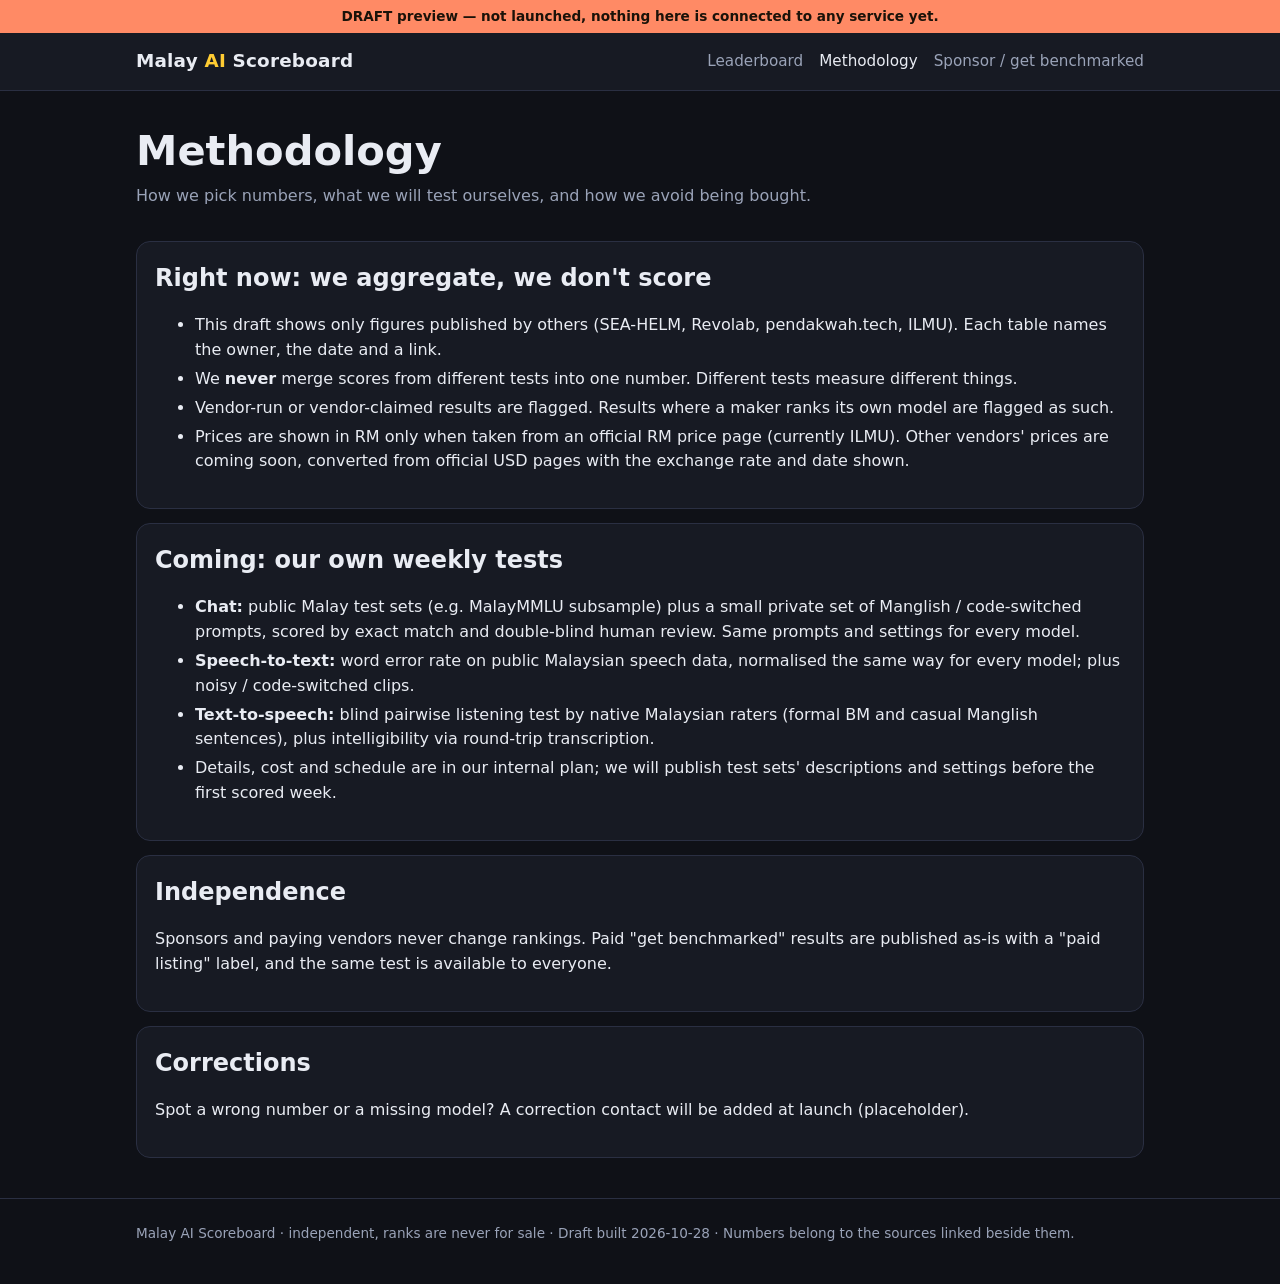
==== methodology.html @ 115fda4d "Initial commit: Malay AI Scoreboard" ====
<!doctype html><html lang="en"><head><meta charset="utf-8"><meta name="viewport" content="width=device-width,initial-scale=1">
<title>Methodology · Malay AI Scoreboard</title><meta name="description" content="Which AI models and tools work best in Bahasa Malaysia and Manglish? Sourced rankings for chat, speech-to-text and text-to-speech, with prices in RM.">
<link rel="stylesheet" href="style.css"></head><body>
<div class="draft">DRAFT preview — not launched, nothing here is connected to any service yet.</div>
<header class="site"><div class="wrap"><a class="brand" href="index.html">Malay <span>AI</span> Scoreboard</a>
<nav><a href="index.html">Leaderboard</a><a href="methodology.html" aria-current="page">Methodology</a><a href="sponsor.html">Sponsor / get benchmarked</a></nav></div></header><main class="wrap"><section class="hero"><h1>Methodology</h1><p>How we pick numbers, what we will test ourselves, and how we avoid being bought.</p></section>
<div class="card"><h2 style="margin-top:0">Right now: we aggregate, we don't score</h2>
<ul><li>This draft shows only figures published by others (SEA-HELM, Revolab, pendakwah.tech, ILMU). Each table names the owner, the date and a link.</li>
<li>We <b>never</b> merge scores from different tests into one number. Different tests measure different things.</li>
<li>Vendor-run or vendor-claimed results are flagged. Results where a maker ranks its own model are flagged as such.</li>
<li>Prices are shown in RM only when taken from an official RM price page (currently ILMU). Other vendors' prices are coming soon, converted from official USD pages with the exchange rate and date shown.</li></ul></div>
<div class="card"><h2 style="margin-top:0">Coming: our own weekly tests</h2>
<ul><li><b>Chat:</b> public Malay test sets (e.g. MalayMMLU subsample) plus a small private set of Manglish / code-switched prompts, scored by exact match and double-blind human review. Same prompts and settings for every model.</li>
<li><b>Speech-to-text:</b> word error rate on public Malaysian speech data, normalised the same way for every model; plus noisy / code-switched clips.</li>
<li><b>Text-to-speech:</b> blind pairwise listening test by native Malaysian raters (formal BM and casual Manglish sentences), plus intelligibility via round-trip transcription.</li>
<li>Details, cost and schedule are in our internal plan; we will publish test sets' descriptions and settings before the first scored week.</li></ul></div>
<div class="card"><h2 style="margin-top:0">Independence</h2><p>Sponsors and paying vendors never change rankings. Paid "get benchmarked" results are published as-is with a "paid listing" label, and the same test is available to everyone.</p></div>
<div class="card"><h2 style="margin-top:0">Corrections</h2><p>Spot a wrong number or a missing model? A correction contact will be added at launch (placeholder).</p></div></main><footer><div class="wrap">Malay AI Scoreboard · independent, ranks are never for sale · Draft built 2026-10-28 · Numbers belong to the sources linked beside them.</div></footer></body></html>
---- style.css ----
:root{--bg:#0f1117;--panel:#171a23;--panel2:#1e2230;--text:#e9ecf3;--muted:#9aa3b8;--accent:#ffcc33;--accent2:#3ddc97;--warn:#ff8a65;--line:#2a2f42;--r:14px}
*{box-sizing:border-box}
html{-webkit-text-size-adjust:100%}
body{margin:0;font:16px/1.55 system-ui,-apple-system,"Segoe UI",Roboto,sans-serif;background:var(--bg);color:var(--text)}
a{color:var(--accent)}a:hover{text-decoration:none}
.wrap{max-width:1040px;margin:0 auto;padding:0 16px}
.draft{background:var(--warn);color:#1a1209;text-align:center;font-size:.85rem;padding:6px 12px;font-weight:600}
header.site{border-bottom:1px solid var(--line);background:var(--panel)}
header.site .wrap{display:flex;flex-wrap:wrap;align-items:center;justify-content:space-between;gap:8px;padding-top:14px;padding-bottom:14px}
.brand{font-weight:800;font-size:1.15rem;color:var(--text);text-decoration:none;letter-spacing:.2px}
.brand span{color:var(--accent)}
nav a{color:var(--muted);text-decoration:none;margin-left:16px;font-size:.95rem}
nav a[aria-current=page],nav a:hover{color:var(--text)}
.hero{padding:36px 0 18px}
.hero h1{font-size:clamp(1.7rem,5vw,2.6rem);line-height:1.15;margin:0 0 10px}
.hero p{color:var(--muted);max-width:720px;margin:0}
.pill{display:inline-block;font-size:.72rem;padding:2px 9px;border-radius:99px;border:1px solid var(--line);color:var(--muted);vertical-align:middle}
.pill.vendor{border-color:var(--warn);color:var(--warn)}
.pill.third{border-color:var(--accent2);color:var(--accent2)}
.tabs{display:flex;gap:6px;margin:22px 0 0;flex-wrap:wrap}
.tabs button,.subtabs button{font:inherit;background:var(--panel);color:var(--muted);border:1px solid var(--line);padding:9px 16px;border-radius:99px;cursor:pointer}
.tabs button[aria-selected=true]{background:var(--accent);color:#1a1500;border-color:var(--accent);font-weight:700}
.subtabs{display:flex;gap:6px;margin:14px 0;flex-wrap:wrap}
.subtabs button{font-size:.85rem;padding:6px 12px}
.subtabs button[aria-selected=true]{background:var(--panel2);color:var(--text);border-color:var(--accent)}
.card{background:var(--panel);border:1px solid var(--line);border-radius:var(--r);padding:18px;margin:14px 0}
.card h2,.card h3{margin:0 0 6px}
.meta{font-size:.85rem;color:var(--muted);display:grid;gap:3px;margin:8px 0 12px}
.caveat{background:var(--panel2);border-left:3px solid var(--warn);padding:10px 12px;border-radius:8px;font-size:.88rem;margin:10px 0}
.tablewrap{overflow-x:auto;-webkit-overflow-scrolling:touch;border:1px solid var(--line);border-radius:10px}
table{border-collapse:collapse;width:100%;min-width:560px;font-size:.9rem}
th,td{padding:9px 10px;text-align:right;border-bottom:1px solid var(--line);white-space:nowrap}
th:nth-child(1),td:nth-child(1),th:nth-child(2),td:nth-child(2){text-align:left}
th{background:var(--panel2);color:var(--muted);font-weight:600;position:sticky;top:0}
td.rank{color:var(--muted);width:2.2em;text-align:center}
td.primary{font-weight:700;color:var(--accent)}
tr:last-child td{border-bottom:0}
.coming{border:2px dashed var(--line);border-radius:var(--r);padding:26px;text-align:center;background:var(--panel)}
.coming h3{color:var(--accent);margin:0 0 8px}
.grid{display:grid;gap:14px;grid-template-columns:repeat(auto-fit,minmax(260px,1fr))}
form.signup{display:flex;flex-wrap:wrap;gap:8px;margin-top:10px}
input[type=email],input[type=text],textarea,select{font:inherit;background:var(--bg);color:var(--text);border:1px solid var(--line);border-radius:10px;padding:10px 12px;flex:1;min-width:200px;width:100%}
textarea{min-height:90px}
label{display:block;font-size:.85rem;color:var(--muted);margin:10px 0 4px}
.btn{font:inherit;background:var(--accent);color:#1a1500;border:0;padding:10px 18px;border-radius:10px;font-weight:700;cursor:pointer;text-decoration:none;display:inline-block}
.btn.ghost{background:transparent;color:var(--accent);border:1px solid var(--accent)}
.note{font-size:.82rem;color:var(--warn);margin-top:8px}
.ok{color:var(--accent2);font-size:.9rem;margin-top:8px}
.slot{border:2px dashed var(--line);border-radius:var(--r);padding:20px;text-align:center;color:var(--muted)}
footer{border-top:1px solid var(--line);margin-top:40px;padding:24px 0 40px;color:var(--muted);font-size:.85rem}
main h2{margin-top:28px}
main li{margin:4px 0}
code{background:var(--panel2);padding:1px 6px;border-radius:5px;font-size:.9em}
@media(max-width:560px){nav a{margin:0 12px 0 0}.card{padding:14px}}
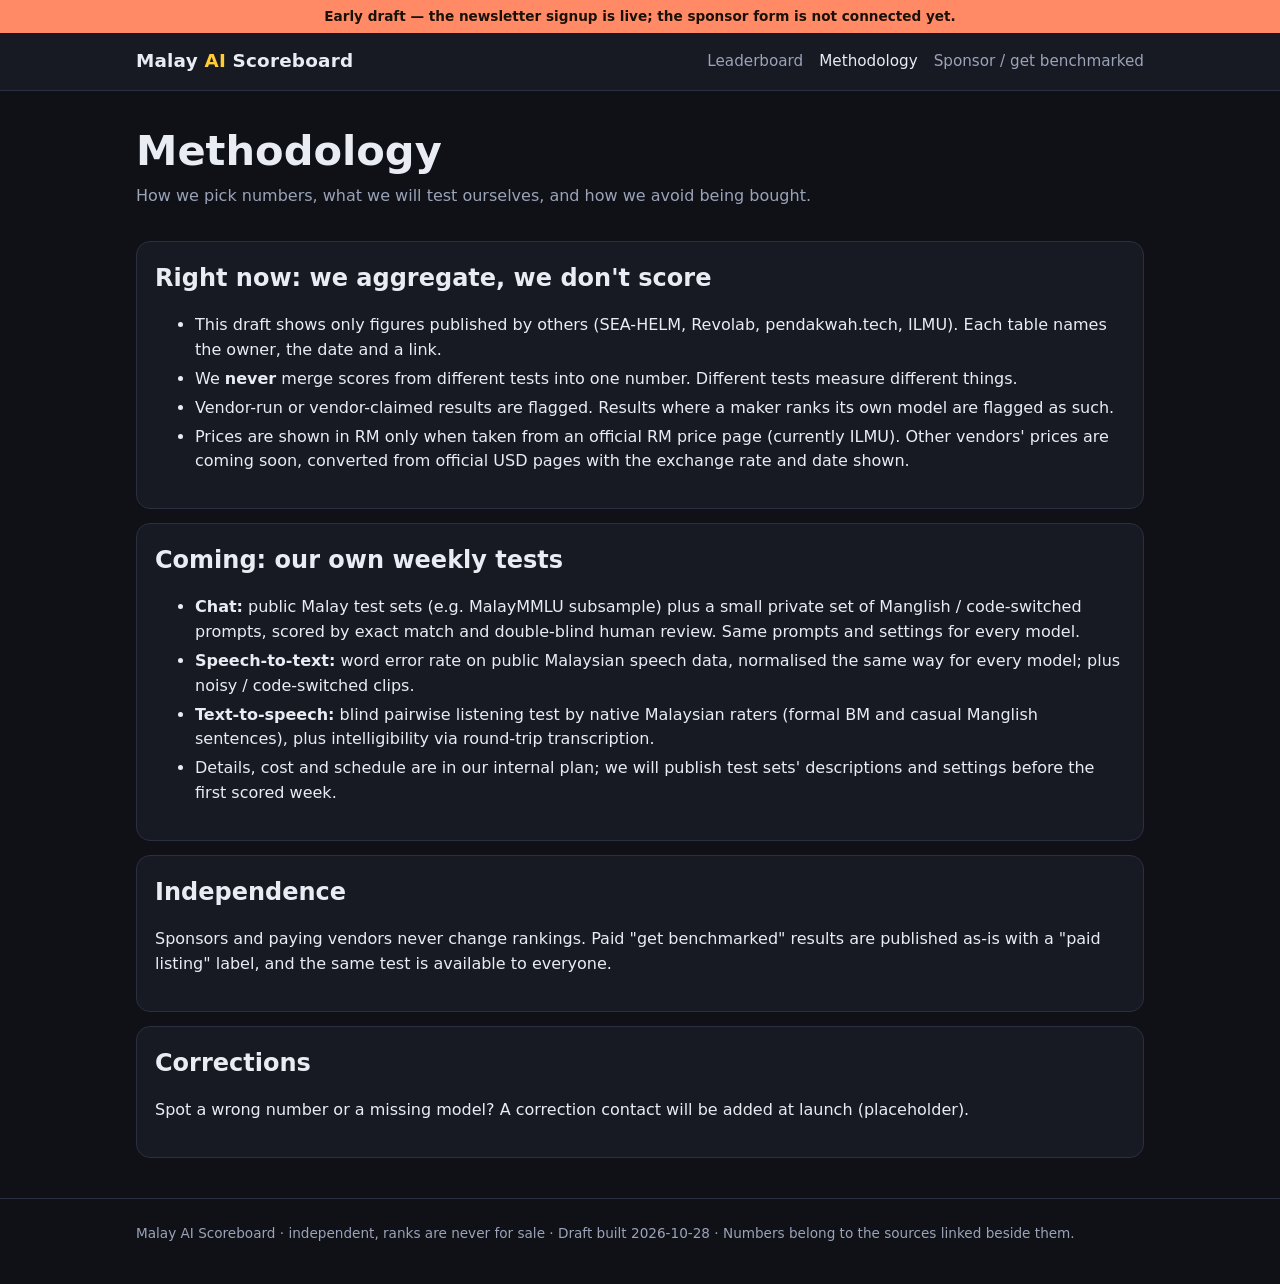
==== commit 2c06cf3b: "Connect newsletter signup to Buttondown; keep sponsor form marked as not connected" ====
--- a/methodology.html
+++ b/methodology.html
@@ -1,7 +1,7 @@
 <!doctype html><html lang="en"><head><meta charset="utf-8"><meta name="viewport" content="width=device-width,initial-scale=1">
 <title>Methodology · Malay AI Scoreboard</title><meta name="description" content="Which AI models and tools work best in Bahasa Malaysia and Manglish? Sourced rankings for chat, speech-to-text and text-to-speech, with prices in RM.">
 <link rel="stylesheet" href="style.css"></head><body>
-<div class="draft">DRAFT preview — not launched, nothing here is connected to any service yet.</div>
+<div class="draft">Early draft — the newsletter signup is live; the sponsor form is not connected yet.</div>
 <header class="site"><div class="wrap"><a class="brand" href="index.html">Malay <span>AI</span> Scoreboard</a>
 <nav><a href="index.html">Leaderboard</a><a href="methodology.html" aria-current="page">Methodology</a><a href="sponsor.html">Sponsor / get benchmarked</a></nav></div></header><main class="wrap"><section class="hero"><h1>Methodology</h1><p>How we pick numbers, what we will test ourselves, and how we avoid being bought.</p></section>
 <div class="card"><h2 style="margin-top:0">Right now: we aggregate, we don't score</h2>
--- a/style.css
+++ b/style.css
@@ -52,3 +52,5 @@
 main li{margin:4px 0}
 code{background:var(--panel2);padding:1px 6px;border-radius:5px;font-size:.9em}
 @media(max-width:560px){nav a{margin:0 12px 0 0}.card{padding:14px}}
+
+.fineprint{font-size:.82rem;color:var(--muted);margin:8px 0 0}.fineprint a{color:var(--accent)}
